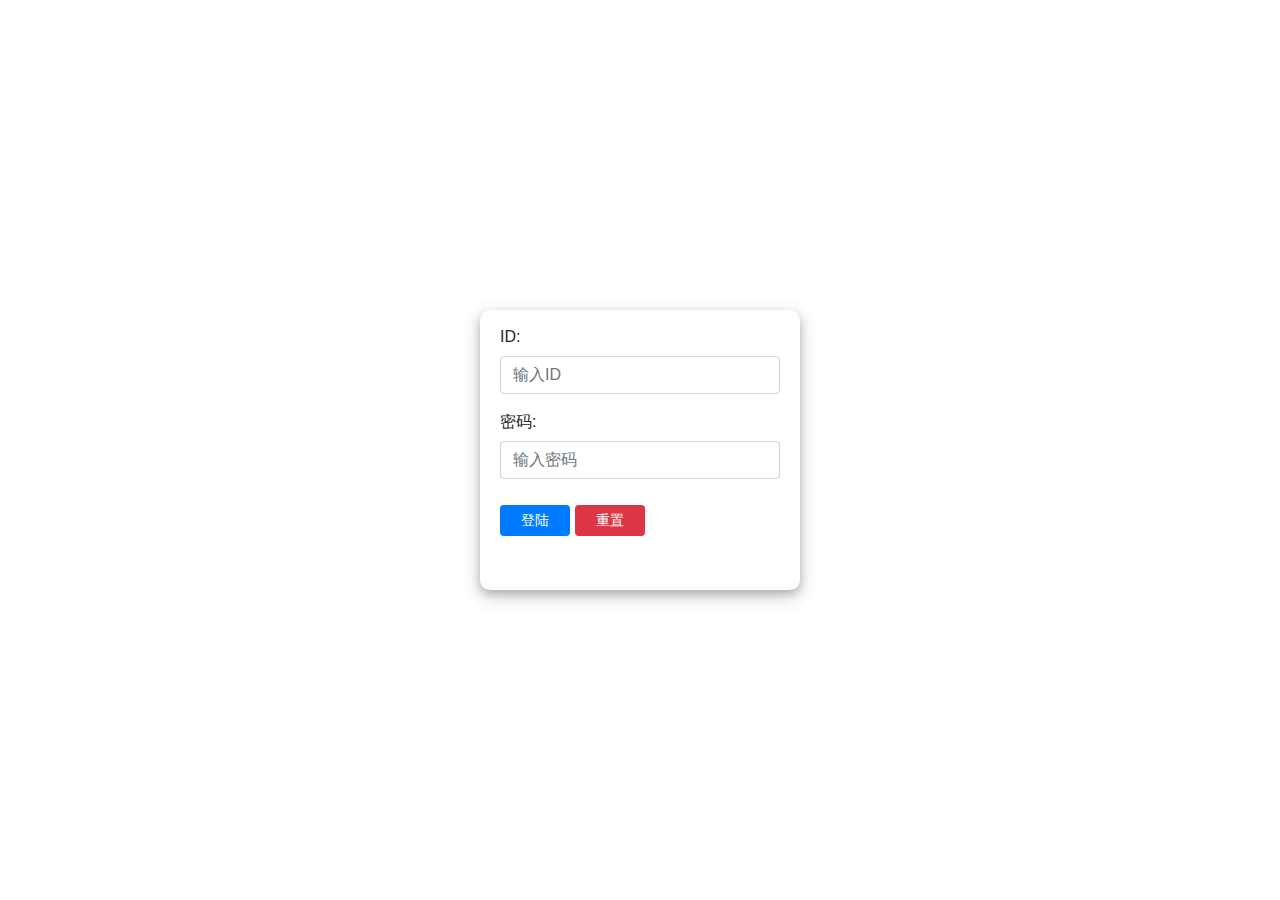
==== src/main/resources/static/index.html @ 2a3cc9fa "Login 0.1.0 2019-02-13-1748" ====
<!DOCTYPE html>
<html lang=en>
<head>
    <meta charset=utf-8>
    <meta http-equiv=X-UA-Compatible content="IE=edge">
    <meta name=viewport content="width=device-width,initial-scale=1">
    <link rel=icon href=favicon.ico>
    <title>frontend</title>
    <link href=js/about.fb0a067b.js rel=prefetch charset=utf-8>
    <link href=css/app.8cb3eca7.css rel=preload as=style>
    <link href=css/chunk-vendors.ffa8a43c.css rel=preload as=style>
    <link href=js/app.b44508f2.js rel=preload as=script charset=utf-8>
    <link href=js/chunk-vendors.d3c771e5.js rel=preload as=script charset=utf-8>
    <link href=css/chunk-vendors.ffa8a43c.css rel=stylesheet>
    <link href=css/app.8cb3eca7.css rel=stylesheet>
</head>
<body>
<noscript><strong>We're sorry but frontend doesn't work properly without JavaScript enabled. Please enable it to
    continue.</strong></noscript>
<div id=app></div>
<script src=js/chunk-vendors.d3c771e5.js charset=utf-8></script>
<script src=js/app.b44508f2.js charset=utf-8></script>
</body>
</html>
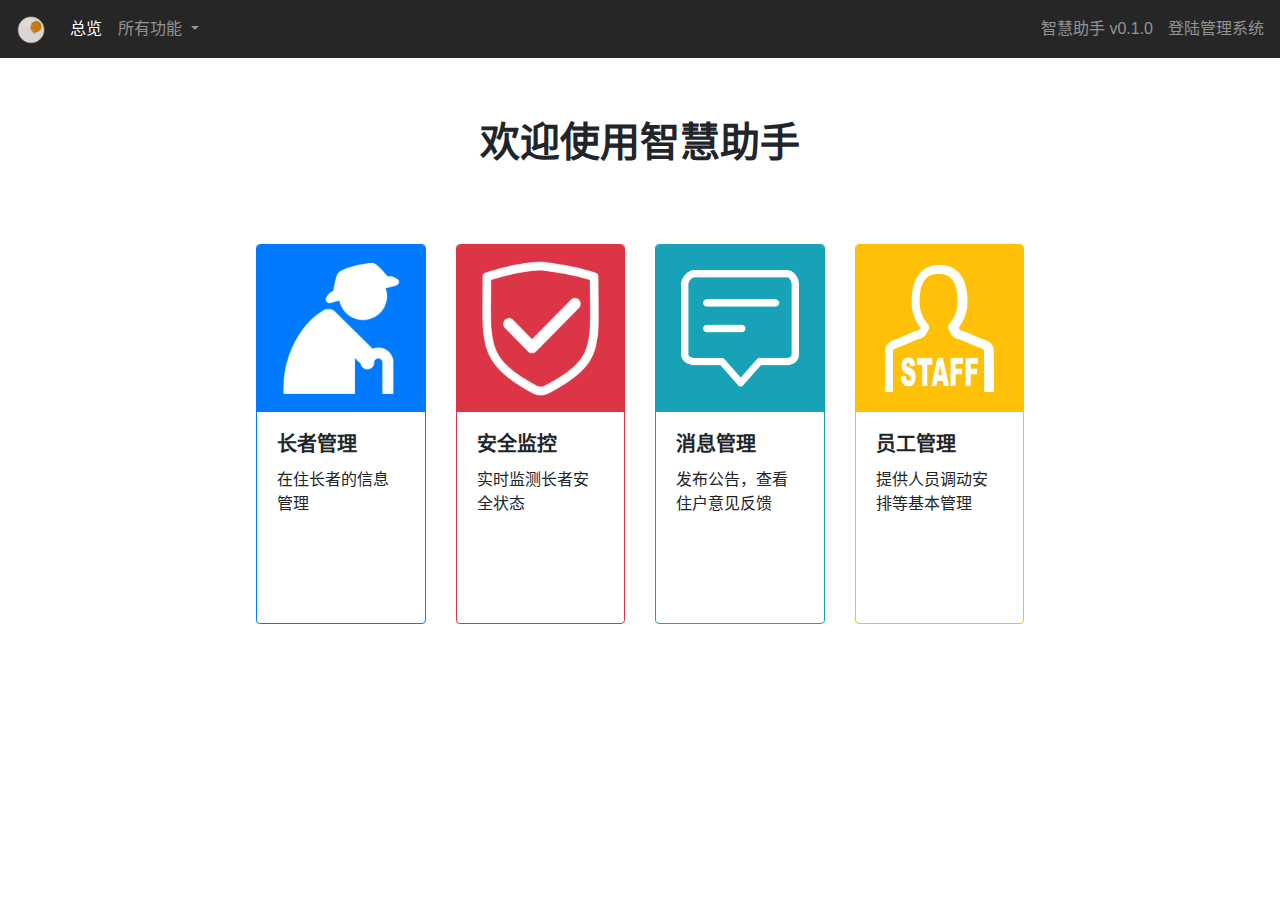
==== commit 91647eea: "Add & Modify features - Update Health Report features - Add Bill features 2019-03-16-2341" ====
--- a/src/main/resources/static/index.html
+++ b/src/main/resources/static/index.html
@@ -1,24 +1,58 @@
 <!DOCTYPE html>
-<html lang=en>
+<html lang=zh-CN>
 <head>
     <meta charset=utf-8>
     <meta http-equiv=X-UA-Compatible content="IE=edge">
     <meta name=viewport content="width=device-width,initial-scale=1">
     <link rel=icon href=favicon.ico>
-    <title>frontend</title>
-    <link href=js/about.fb0a067b.js rel=prefetch charset=utf-8>
-    <link href=css/app.8cb3eca7.css rel=preload as=style>
-    <link href=css/chunk-vendors.ffa8a43c.css rel=preload as=style>
-    <link href=js/app.b44508f2.js rel=preload as=script charset=utf-8>
-    <link href=js/chunk-vendors.d3c771e5.js rel=preload as=script charset=utf-8>
-    <link href=css/chunk-vendors.ffa8a43c.css rel=stylesheet>
-    <link href=css/app.8cb3eca7.css rel=stylesheet>
+    <title>敬老院智慧助手-Spring Boot-</title>
+    <link href=css/chunk-11490ae6.fe9b1c20.css rel=prefetch>
+    <link href=css/chunk-182d9d25.c8995d9e.css rel=prefetch>
+    <link href=css/chunk-1d07e45c.23754814.css rel=prefetch>
+    <link href=css/chunk-3ebdb95d.53ce4633.css rel=prefetch>
+    <link href=css/chunk-436ff1c4.76b1388e.css rel=prefetch>
+    <link href=css/chunk-44542e12.015cc062.css rel=prefetch>
+    <link href=css/chunk-44a4ba72.07d80ff8.css rel=prefetch>
+    <link href=css/chunk-5d3e20c2.015cc062.css rel=prefetch>
+    <link href=css/chunk-64da614a.015cc062.css rel=prefetch>
+    <link href=css/chunk-6526d42e.853dad5e.css rel=prefetch>
+    <link href=css/chunk-749efaae.015cc062.css rel=prefetch>
+    <link href=css/chunk-7668a95a.bac370f0.css rel=prefetch>
+    <link href=css/chunk-7b79fd0c.b88580a3.css rel=prefetch>
+    <link href=css/chunk-a9de7266.25aeb1e9.css rel=prefetch>
+    <link href=js/chunk-11490ae6.431dd49e.js rel=prefetch>
+    <link href=js/chunk-182d9d25.c39aa90c.js rel=prefetch>
+    <link href=js/chunk-1d07e45c.c9cafd52.js rel=prefetch>
+    <link href=js/chunk-2d0a38b5.40b73ad5.js rel=prefetch>
+    <link href=js/chunk-2d0b8a45.6fc49a0c.js rel=prefetch>
+    <link href=js/chunk-2d0c80e6.15b631ef.js rel=prefetch>
+    <link href=js/chunk-2d0d36de.831fb976.js rel=prefetch>
+    <link href=js/chunk-2d21a78a.e4f4af62.js rel=prefetch>
+    <link href=js/chunk-2d21ef0a.7ac9a351.js rel=prefetch>
+    <link href=js/chunk-2d225fe9.1d919b11.js rel=prefetch>
+    <link href=js/chunk-3ebdb95d.2315b252.js rel=prefetch>
+    <link href=js/chunk-436ff1c4.31095b2c.js rel=prefetch>
+    <link href=js/chunk-44542e12.3e1e8906.js rel=prefetch>
+    <link href=js/chunk-44a4ba72.61c8ba78.js rel=prefetch>
+    <link href=js/chunk-5d3e20c2.f3e44b9d.js rel=prefetch>
+    <link href=js/chunk-64da614a.28d167a3.js rel=prefetch>
+    <link href=js/chunk-6526d42e.65509a3d.js rel=prefetch>
+    <link href=js/chunk-749efaae.02c016ee.js rel=prefetch>
+    <link href=js/chunk-7668a95a.23d95d08.js rel=prefetch>
+    <link href=js/chunk-7b79fd0c.40bf6ea5.js rel=prefetch>
+    <link href=js/chunk-a9de7266.a0e4a160.js rel=prefetch>
+    <link href=css/app.9c44bfcd.css rel=preload as=style>
+    <link href=css/chunk-vendors.f64be118.css rel=preload as=style>
+    <link href=js/app.e8177c97.js rel=preload as=script>
+    <link href=js/chunk-vendors.8f8895c0.js rel=preload as=script>
+    <link href=css/chunk-vendors.f64be118.css rel=stylesheet>
+    <link href=css/app.9c44bfcd.css rel=stylesheet>
 </head>
 <body>
 <noscript><strong>We're sorry but frontend doesn't work properly without JavaScript enabled. Please enable it to
     continue.</strong></noscript>
 <div id=app></div>
-<script src=js/chunk-vendors.d3c771e5.js charset=utf-8></script>
-<script src=js/app.b44508f2.js charset=utf-8></script>
+<script src=js/chunk-vendors.8f8895c0.js charset="UTF-8"></script>
+<script src=js/app.e8177c97.js charset="UTF-8"></script>
 </body>
 </html>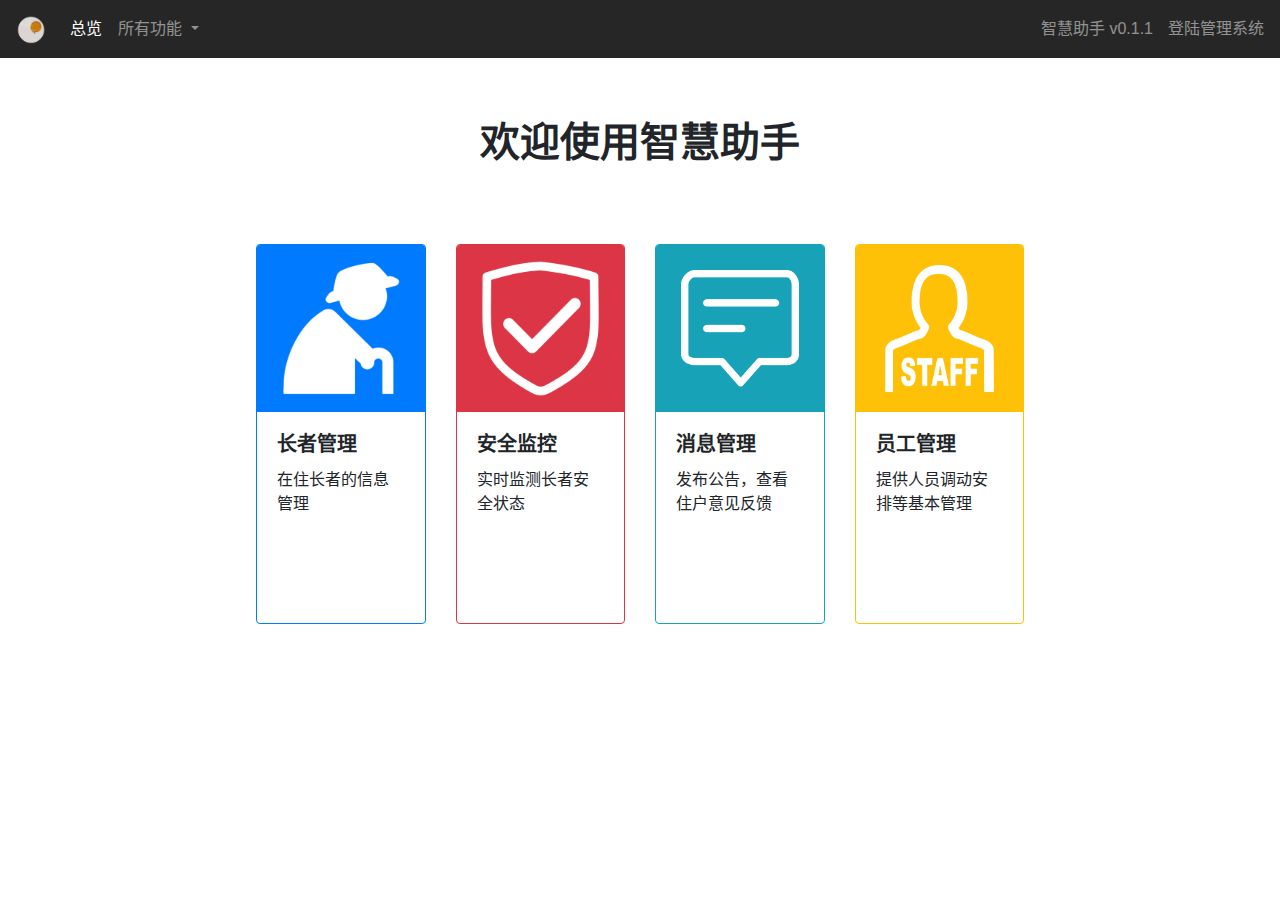
==== commit c8d0a841: "New Features - Notice(SELECT,INSERT,UPDATE,DELETE) - Initial Location feature 2019-04-06-2332" ====
--- a/src/main/resources/static/index.html
+++ b/src/main/resources/static/index.html
@@ -5,54 +5,55 @@
     <meta http-equiv=X-UA-Compatible content="IE=edge">
     <meta name=viewport content="width=device-width,initial-scale=1">
     <link rel=icon href=favicon.ico>
-    <title>敬老院智慧助手-Spring Boot-</title>
+    <title>敬老院智慧助手</title>
+    <link href=css/chunk-000cd9b4.5782cf91.css rel=prefetch>
     <link href=css/chunk-11490ae6.fe9b1c20.css rel=prefetch>
-    <link href=css/chunk-182d9d25.c8995d9e.css rel=prefetch>
     <link href=css/chunk-1d07e45c.23754814.css rel=prefetch>
+    <link href=css/chunk-1f3713f0.ff1b459b.css rel=prefetch>
     <link href=css/chunk-3ebdb95d.53ce4633.css rel=prefetch>
     <link href=css/chunk-436ff1c4.76b1388e.css rel=prefetch>
     <link href=css/chunk-44542e12.015cc062.css rel=prefetch>
     <link href=css/chunk-44a4ba72.07d80ff8.css rel=prefetch>
+    <link href=css/chunk-52a30ea7.d9d88848.css rel=prefetch>
+    <link href=css/chunk-55626892.4b7e1f67.css rel=prefetch>
     <link href=css/chunk-5d3e20c2.015cc062.css rel=prefetch>
     <link href=css/chunk-64da614a.015cc062.css rel=prefetch>
     <link href=css/chunk-6526d42e.853dad5e.css rel=prefetch>
     <link href=css/chunk-749efaae.015cc062.css rel=prefetch>
-    <link href=css/chunk-7668a95a.bac370f0.css rel=prefetch>
-    <link href=css/chunk-7b79fd0c.b88580a3.css rel=prefetch>
-    <link href=css/chunk-a9de7266.25aeb1e9.css rel=prefetch>
-    <link href=js/chunk-11490ae6.431dd49e.js rel=prefetch>
-    <link href=js/chunk-182d9d25.c39aa90c.js rel=prefetch>
-    <link href=js/chunk-1d07e45c.c9cafd52.js rel=prefetch>
-    <link href=js/chunk-2d0a38b5.40b73ad5.js rel=prefetch>
-    <link href=js/chunk-2d0b8a45.6fc49a0c.js rel=prefetch>
-    <link href=js/chunk-2d0c80e6.15b631ef.js rel=prefetch>
-    <link href=js/chunk-2d0d36de.831fb976.js rel=prefetch>
-    <link href=js/chunk-2d21a78a.e4f4af62.js rel=prefetch>
-    <link href=js/chunk-2d21ef0a.7ac9a351.js rel=prefetch>
-    <link href=js/chunk-2d225fe9.1d919b11.js rel=prefetch>
-    <link href=js/chunk-3ebdb95d.2315b252.js rel=prefetch>
-    <link href=js/chunk-436ff1c4.31095b2c.js rel=prefetch>
-    <link href=js/chunk-44542e12.3e1e8906.js rel=prefetch>
-    <link href=js/chunk-44a4ba72.61c8ba78.js rel=prefetch>
-    <link href=js/chunk-5d3e20c2.f3e44b9d.js rel=prefetch>
-    <link href=js/chunk-64da614a.28d167a3.js rel=prefetch>
-    <link href=js/chunk-6526d42e.65509a3d.js rel=prefetch>
-    <link href=js/chunk-749efaae.02c016ee.js rel=prefetch>
-    <link href=js/chunk-7668a95a.23d95d08.js rel=prefetch>
-    <link href=js/chunk-7b79fd0c.40bf6ea5.js rel=prefetch>
-    <link href=js/chunk-a9de7266.a0e4a160.js rel=prefetch>
-    <link href=css/app.9c44bfcd.css rel=preload as=style>
-    <link href=css/chunk-vendors.f64be118.css rel=preload as=style>
-    <link href=js/app.e8177c97.js rel=preload as=script>
-    <link href=js/chunk-vendors.8f8895c0.js rel=preload as=script>
-    <link href=css/chunk-vendors.f64be118.css rel=stylesheet>
-    <link href=css/app.9c44bfcd.css rel=stylesheet>
+    <link href=css/chunk-a430f524.b7a6af22.css rel=prefetch>
+    <link href=js/chunk-000cd9b4.a8a0e3ff.js rel=prefetch>
+    <link href=js/chunk-11490ae6.646238f9.js rel=prefetch>
+    <link href=js/chunk-1d07e45c.78987dd2.js rel=prefetch>
+    <link href=js/chunk-1f3713f0.cf13ac67.js rel=prefetch>
+    <link href=js/chunk-2d0a38b5.e1c3e79b.js rel=prefetch>
+    <link href=js/chunk-2d0b8a45.d51bf6ba.js rel=prefetch>
+    <link href=js/chunk-2d0d36de.6c65b047.js rel=prefetch>
+    <link href=js/chunk-2d21a78a.726ebb2b.js rel=prefetch>
+    <link href=js/chunk-2d21ef0a.7e7632d9.js rel=prefetch>
+    <link href=js/chunk-2d225fe9.a05b63de.js rel=prefetch>
+    <link href=js/chunk-3ebdb95d.22eb328a.js rel=prefetch>
+    <link href=js/chunk-436ff1c4.e711fe03.js rel=prefetch>
+    <link href=js/chunk-44542e12.cca1a8b4.js rel=prefetch>
+    <link href=js/chunk-44a4ba72.8b5beddb.js rel=prefetch>
+    <link href=js/chunk-52a30ea7.9e1e4cdb.js rel=prefetch>
+    <link href=js/chunk-55626892.1951b8ee.js rel=prefetch>
+    <link href=js/chunk-5d3e20c2.c1fe07d9.js rel=prefetch>
+    <link href=js/chunk-64da614a.37f95fc0.js rel=prefetch>
+    <link href=js/chunk-6526d42e.a495b788.js rel=prefetch>
+    <link href=js/chunk-749efaae.40ae39a3.js rel=prefetch>
+    <link href=js/chunk-a430f524.426cfa81.js rel=prefetch>
+    <link href=css/app.3da31071.css rel=preload as=style>
+    <link href=css/chunk-vendors.7d28c644.css rel=preload as=style>
+    <link href=js/app.e048b7a9.js rel=preload as=script>
+    <link href=js/chunk-vendors.721fc3a6.js rel=preload as=script>
+    <link href=css/chunk-vendors.7d28c644.css rel=stylesheet>
+    <link href=css/app.3da31071.css rel=stylesheet>
 </head>
 <body>
 <noscript><strong>We're sorry but frontend doesn't work properly without JavaScript enabled. Please enable it to
     continue.</strong></noscript>
 <div id=app></div>
-<script src=js/chunk-vendors.8f8895c0.js charset="UTF-8"></script>
-<script src=js/app.e8177c97.js charset="UTF-8"></script>
+<script src=js/chunk-vendors.721fc3a6.js charset="UTF-8"></script>
+<script src=js/app.e048b7a9.js charset="UTF-8"></script>
 </body>
 </html>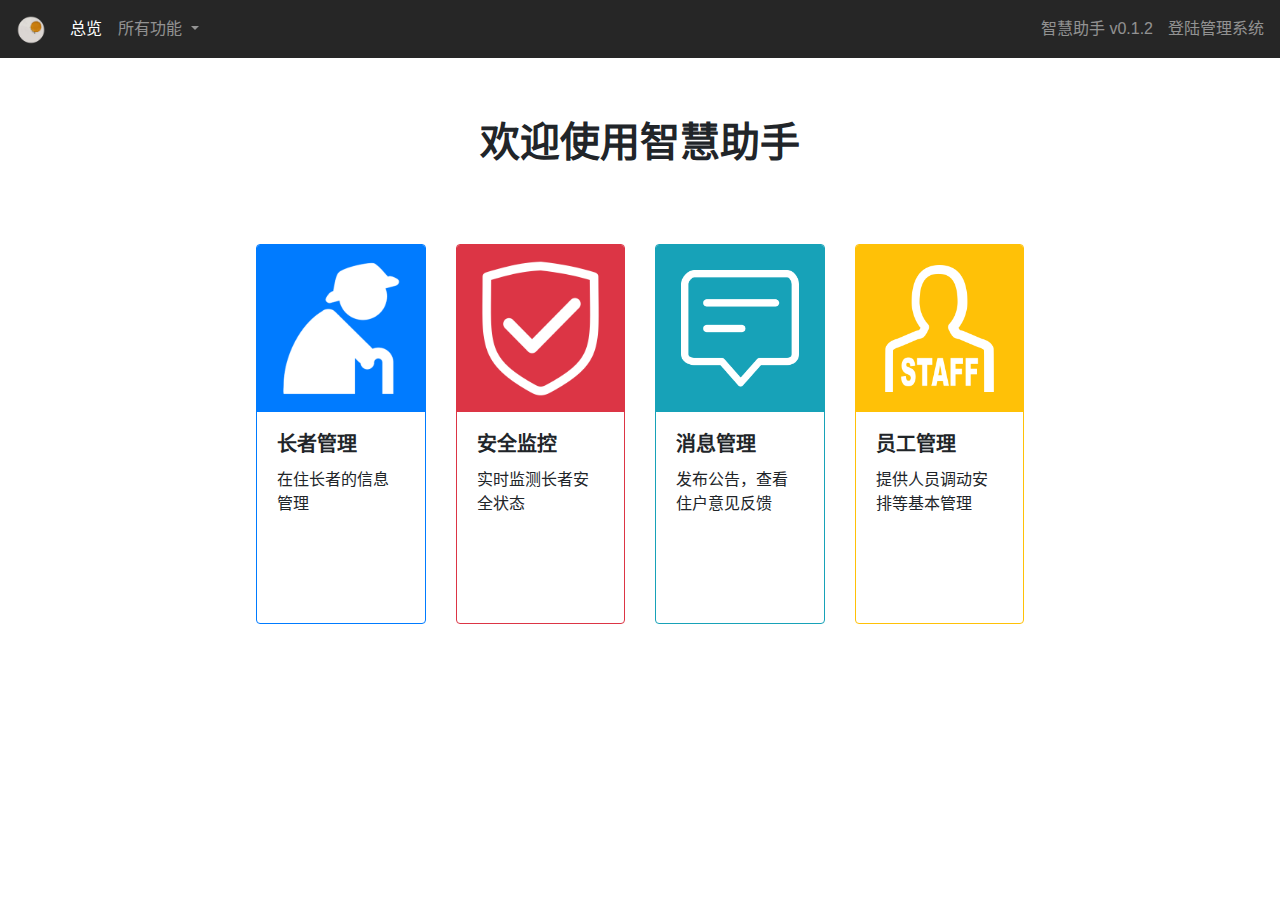
==== commit c56d1b1e: "Modify Features # User authorization - Refactor, allowed other type users access # Location - Initia" ====
--- a/src/main/resources/static/index.html
+++ b/src/main/resources/static/index.html
@@ -6,54 +6,56 @@
     <meta name=viewport content="width=device-width,initial-scale=1">
     <link rel=icon href=favicon.ico>
     <title>敬老院智慧助手</title>
-    <link href=css/chunk-000cd9b4.5782cf91.css rel=prefetch>
-    <link href=css/chunk-11490ae6.fe9b1c20.css rel=prefetch>
-    <link href=css/chunk-1d07e45c.23754814.css rel=prefetch>
+    <link href=css/chunk-179fdc48.63d89185.css rel=prefetch>
     <link href=css/chunk-1f3713f0.ff1b459b.css rel=prefetch>
-    <link href=css/chunk-3ebdb95d.53ce4633.css rel=prefetch>
-    <link href=css/chunk-436ff1c4.76b1388e.css rel=prefetch>
+    <link href=css/chunk-1f530664.6664c319.css rel=prefetch>
+    <link href=css/chunk-20716fea.71acfc01.css rel=prefetch>
+    <link href=css/chunk-21aecd90.419daf70.css rel=prefetch>
+    <link href=css/chunk-24da1232.4b7b88e6.css rel=prefetch>
+    <link href=css/chunk-2e6d0342.1861e856.css rel=prefetch>
     <link href=css/chunk-44542e12.015cc062.css rel=prefetch>
-    <link href=css/chunk-44a4ba72.07d80ff8.css rel=prefetch>
-    <link href=css/chunk-52a30ea7.d9d88848.css rel=prefetch>
-    <link href=css/chunk-55626892.4b7e1f67.css rel=prefetch>
     <link href=css/chunk-5d3e20c2.015cc062.css rel=prefetch>
     <link href=css/chunk-64da614a.015cc062.css rel=prefetch>
     <link href=css/chunk-6526d42e.853dad5e.css rel=prefetch>
+    <link href=css/chunk-67fda312.86453a8f.css rel=prefetch>
+    <link href=css/chunk-73c9abde.c80aca0c.css rel=prefetch>
     <link href=css/chunk-749efaae.015cc062.css rel=prefetch>
-    <link href=css/chunk-a430f524.b7a6af22.css rel=prefetch>
-    <link href=js/chunk-000cd9b4.a8a0e3ff.js rel=prefetch>
-    <link href=js/chunk-11490ae6.646238f9.js rel=prefetch>
-    <link href=js/chunk-1d07e45c.78987dd2.js rel=prefetch>
-    <link href=js/chunk-1f3713f0.cf13ac67.js rel=prefetch>
-    <link href=js/chunk-2d0a38b5.e1c3e79b.js rel=prefetch>
-    <link href=js/chunk-2d0b8a45.d51bf6ba.js rel=prefetch>
-    <link href=js/chunk-2d0d36de.6c65b047.js rel=prefetch>
-    <link href=js/chunk-2d21a78a.726ebb2b.js rel=prefetch>
-    <link href=js/chunk-2d21ef0a.7e7632d9.js rel=prefetch>
-    <link href=js/chunk-2d225fe9.a05b63de.js rel=prefetch>
-    <link href=js/chunk-3ebdb95d.22eb328a.js rel=prefetch>
-    <link href=js/chunk-436ff1c4.e711fe03.js rel=prefetch>
-    <link href=js/chunk-44542e12.cca1a8b4.js rel=prefetch>
-    <link href=js/chunk-44a4ba72.8b5beddb.js rel=prefetch>
-    <link href=js/chunk-52a30ea7.9e1e4cdb.js rel=prefetch>
-    <link href=js/chunk-55626892.1951b8ee.js rel=prefetch>
-    <link href=js/chunk-5d3e20c2.c1fe07d9.js rel=prefetch>
-    <link href=js/chunk-64da614a.37f95fc0.js rel=prefetch>
-    <link href=js/chunk-6526d42e.a495b788.js rel=prefetch>
-    <link href=js/chunk-749efaae.40ae39a3.js rel=prefetch>
-    <link href=js/chunk-a430f524.426cfa81.js rel=prefetch>
-    <link href=css/app.3da31071.css rel=preload as=style>
-    <link href=css/chunk-vendors.7d28c644.css rel=preload as=style>
-    <link href=js/app.e048b7a9.js rel=preload as=script>
-    <link href=js/chunk-vendors.721fc3a6.js rel=preload as=script>
-    <link href=css/chunk-vendors.7d28c644.css rel=stylesheet>
-    <link href=css/app.3da31071.css rel=stylesheet>
+    <link href=css/chunk-7f20a9a1.6240933b.css rel=prefetch>
+    <link href=css/chunk-8e5d2f24.ae439e4a.css rel=prefetch>
+    <link href=css/chunk-b391167e.07d80ff8.css rel=prefetch>
+    <link href=js/chunk-179fdc48.4acac91e.js rel=prefetch>
+    <link href=js/chunk-1f3713f0.d92d8c60.js rel=prefetch>
+    <link href=js/chunk-1f530664.8ead5a04.js rel=prefetch>
+    <link href=js/chunk-20716fea.40944103.js rel=prefetch>
+    <link href=js/chunk-21aecd90.3c54a064.js rel=prefetch>
+    <link href=js/chunk-24da1232.03603e7c.js rel=prefetch>
+    <link href=js/chunk-2d0b8a45.694616cf.js rel=prefetch>
+    <link href=js/chunk-2d0d36de.b6f5209c.js rel=prefetch>
+    <link href=js/chunk-2d21a78a.8a9f56b5.js rel=prefetch>
+    <link href=js/chunk-2d225fe9.1b8ba473.js rel=prefetch>
+    <link href=js/chunk-2e6d0342.10826e67.js rel=prefetch>
+    <link href=js/chunk-44542e12.0620dd3b.js rel=prefetch>
+    <link href=js/chunk-5d3e20c2.2423bd2e.js rel=prefetch>
+    <link href=js/chunk-64da614a.664d3775.js rel=prefetch>
+    <link href=js/chunk-6526d42e.dc79dbb2.js rel=prefetch>
+    <link href=js/chunk-67fda312.3590ebc8.js rel=prefetch>
+    <link href=js/chunk-73c9abde.b285db57.js rel=prefetch>
+    <link href=js/chunk-749efaae.c18ff0a4.js rel=prefetch>
+    <link href=js/chunk-7f20a9a1.4ecf67d3.js rel=prefetch>
+    <link href=js/chunk-8e5d2f24.81301c82.js rel=prefetch>
+    <link href=js/chunk-b391167e.2b829dd3.js rel=prefetch>
+    <link href=css/app.50904afb.css rel=preload as=style>
+    <link href=css/chunk-vendors.99d1bf11.css rel=preload as=style>
+    <link href=js/app.fcf54a7f.js rel=preload as=script>
+    <link href=js/chunk-vendors.234df00a.js rel=preload as=script>
+    <link href=css/chunk-vendors.99d1bf11.css rel=stylesheet>
+    <link href=css/app.50904afb.css rel=stylesheet>
 </head>
 <body>
 <noscript><strong>We're sorry but frontend doesn't work properly without JavaScript enabled. Please enable it to
     continue.</strong></noscript>
 <div id=app></div>
-<script src=js/chunk-vendors.721fc3a6.js charset="UTF-8"></script>
-<script src=js/app.e048b7a9.js charset="UTF-8"></script>
+<script src=js/chunk-vendors.234df00a.js charset="UTF-8"></script>
+<script src=js/app.fcf54a7f.js charset="UTF-8"></script>
 </body>
 </html>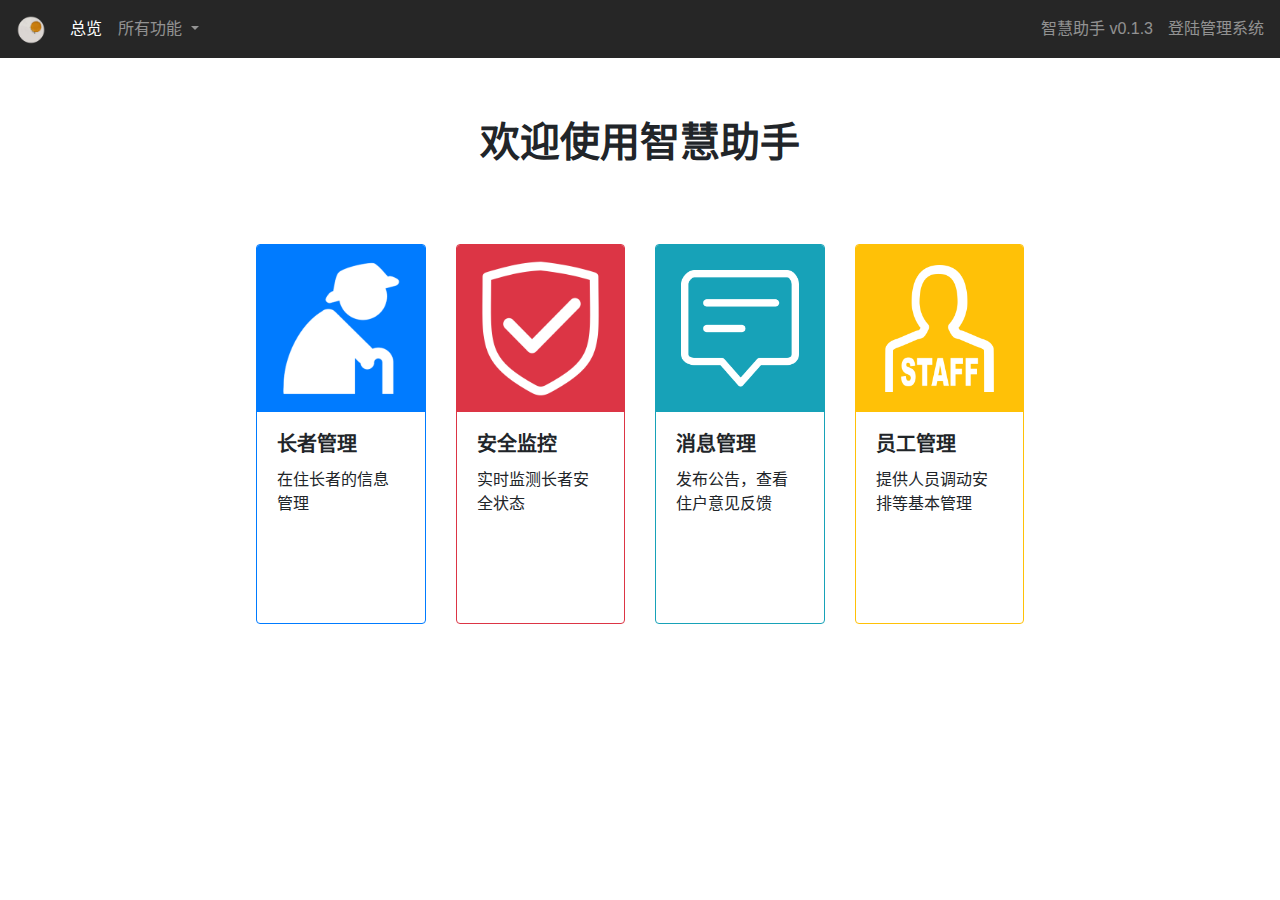
==== commit f3bc83b6: "Update Features" ====
--- a/src/main/resources/static/index.html
+++ b/src/main/resources/static/index.html
@@ -6,56 +6,59 @@
     <meta name=viewport content="width=device-width,initial-scale=1">
     <link rel=icon href=favicon.ico>
     <title>敬老院智慧助手</title>
-    <link href=css/chunk-179fdc48.63d89185.css rel=prefetch>
-    <link href=css/chunk-1f3713f0.ff1b459b.css rel=prefetch>
-    <link href=css/chunk-1f530664.6664c319.css rel=prefetch>
+    <link href=css/chunk-0507ff24.bc3f21a1.css rel=prefetch>
+    <link href=css/chunk-1f98254f.bde9aa31.css rel=prefetch>
     <link href=css/chunk-20716fea.71acfc01.css rel=prefetch>
-    <link href=css/chunk-21aecd90.419daf70.css rel=prefetch>
-    <link href=css/chunk-24da1232.4b7b88e6.css rel=prefetch>
-    <link href=css/chunk-2e6d0342.1861e856.css rel=prefetch>
+    <link href=css/chunk-36f46dae.863f3ae3.css rel=prefetch>
+    <link href=css/chunk-41ee9fc5.f75f4978.css rel=prefetch>
     <link href=css/chunk-44542e12.015cc062.css rel=prefetch>
+    <link href=css/chunk-4c1f0a16.4442e0f8.css rel=prefetch>
     <link href=css/chunk-5d3e20c2.015cc062.css rel=prefetch>
     <link href=css/chunk-64da614a.015cc062.css rel=prefetch>
     <link href=css/chunk-6526d42e.853dad5e.css rel=prefetch>
-    <link href=css/chunk-67fda312.86453a8f.css rel=prefetch>
-    <link href=css/chunk-73c9abde.c80aca0c.css rel=prefetch>
+    <link href=css/chunk-6bdfd40c.671c1f75.css rel=prefetch>
+    <link href=css/chunk-6f160fa4.5dcb3bcf.css rel=prefetch>
     <link href=css/chunk-749efaae.015cc062.css rel=prefetch>
-    <link href=css/chunk-7f20a9a1.6240933b.css rel=prefetch>
-    <link href=css/chunk-8e5d2f24.ae439e4a.css rel=prefetch>
-    <link href=css/chunk-b391167e.07d80ff8.css rel=prefetch>
-    <link href=js/chunk-179fdc48.4acac91e.js rel=prefetch>
-    <link href=js/chunk-1f3713f0.d92d8c60.js rel=prefetch>
-    <link href=js/chunk-1f530664.8ead5a04.js rel=prefetch>
-    <link href=js/chunk-20716fea.40944103.js rel=prefetch>
-    <link href=js/chunk-21aecd90.3c54a064.js rel=prefetch>
-    <link href=js/chunk-24da1232.03603e7c.js rel=prefetch>
-    <link href=js/chunk-2d0b8a45.694616cf.js rel=prefetch>
-    <link href=js/chunk-2d0d36de.b6f5209c.js rel=prefetch>
-    <link href=js/chunk-2d21a78a.8a9f56b5.js rel=prefetch>
-    <link href=js/chunk-2d225fe9.1b8ba473.js rel=prefetch>
-    <link href=js/chunk-2e6d0342.10826e67.js rel=prefetch>
-    <link href=js/chunk-44542e12.0620dd3b.js rel=prefetch>
-    <link href=js/chunk-5d3e20c2.2423bd2e.js rel=prefetch>
-    <link href=js/chunk-64da614a.664d3775.js rel=prefetch>
-    <link href=js/chunk-6526d42e.dc79dbb2.js rel=prefetch>
-    <link href=js/chunk-67fda312.3590ebc8.js rel=prefetch>
-    <link href=js/chunk-73c9abde.b285db57.js rel=prefetch>
-    <link href=js/chunk-749efaae.c18ff0a4.js rel=prefetch>
-    <link href=js/chunk-7f20a9a1.4ecf67d3.js rel=prefetch>
-    <link href=js/chunk-8e5d2f24.81301c82.js rel=prefetch>
-    <link href=js/chunk-b391167e.2b829dd3.js rel=prefetch>
-    <link href=css/app.50904afb.css rel=preload as=style>
-    <link href=css/chunk-vendors.99d1bf11.css rel=preload as=style>
-    <link href=js/app.fcf54a7f.js rel=preload as=script>
-    <link href=js/chunk-vendors.234df00a.js rel=preload as=script>
-    <link href=css/chunk-vendors.99d1bf11.css rel=stylesheet>
-    <link href=css/app.50904afb.css rel=stylesheet>
+    <link href=css/chunk-7cfe4c10.578c1405.css rel=prefetch>
+    <link href=css/chunk-9ab29646.af6e55e9.css rel=prefetch>
+    <link href=css/chunk-a21f5f96.e50f849c.css rel=prefetch>
+    <link href=css/chunk-b854e180.a9259fa7.css rel=prefetch>
+    <link href=css/chunk-c3c4bc80.a3452f9b.css rel=prefetch>
+    <link href=js/chunk-0507ff24.f9ff10b8.js rel=prefetch>
+    <link href=js/chunk-1f98254f.cd85c20a.js rel=prefetch>
+    <link href=js/chunk-20716fea.5aab94ac.js rel=prefetch>
+    <link href=js/chunk-2d0b8a45.09d01e2c.js rel=prefetch>
+    <link href=js/chunk-2d0c8670.eda25f09.js rel=prefetch>
+    <link href=js/chunk-2d0e6295.2c3458d5.js rel=prefetch>
+    <link href=js/chunk-2d0f0813.0b48c9f6.js rel=prefetch>
+    <link href=js/chunk-2d22c8d2.681e3e6c.js rel=prefetch>
+    <link href=js/chunk-36f46dae.b08807be.js rel=prefetch>
+    <link href=js/chunk-41ee9fc5.08c8f3ce.js rel=prefetch>
+    <link href=js/chunk-44542e12.455e446d.js rel=prefetch>
+    <link href=js/chunk-4c1f0a16.d2e8471e.js rel=prefetch>
+    <link href=js/chunk-5d3e20c2.df6d3262.js rel=prefetch>
+    <link href=js/chunk-64da614a.c17056df.js rel=prefetch>
+    <link href=js/chunk-6526d42e.ffedbec6.js rel=prefetch>
+    <link href=js/chunk-6bdfd40c.1aead008.js rel=prefetch>
+    <link href=js/chunk-6f160fa4.62b38f81.js rel=prefetch>
+    <link href=js/chunk-749efaae.df2c1cef.js rel=prefetch>
+    <link href=js/chunk-7cfe4c10.e92cf376.js rel=prefetch>
+    <link href=js/chunk-9ab29646.c6914824.js rel=prefetch>
+    <link href=js/chunk-a21f5f96.2e76f77a.js rel=prefetch>
+    <link href=js/chunk-b854e180.b40f03df.js rel=prefetch>
+    <link href=js/chunk-c3c4bc80.ac138afc.js rel=prefetch>
+    <link href=css/app.83a6ba68.css rel=preload as=style>
+    <link href=css/chunk-vendors.ed1177df.css rel=preload as=style>
+    <link href=js/app.695a212b.js rel=preload as=script>
+    <link href=js/chunk-vendors.ad0699fd.js rel=preload as=script>
+    <link href=css/chunk-vendors.ed1177df.css rel=stylesheet>
+    <link href=css/app.83a6ba68.css rel=stylesheet>
 </head>
 <body>
 <noscript><strong>We're sorry but frontend doesn't work properly without JavaScript enabled. Please enable it to
     continue.</strong></noscript>
 <div id=app></div>
-<script src=js/chunk-vendors.234df00a.js charset="UTF-8"></script>
-<script src=js/app.fcf54a7f.js charset="UTF-8"></script>
+<script src=js/chunk-vendors.ad0699fd.js charset="UTF-8"></script>
+<script src=js/app.695a212b.js charset="UTF-8"></script>
 </body>
 </html>